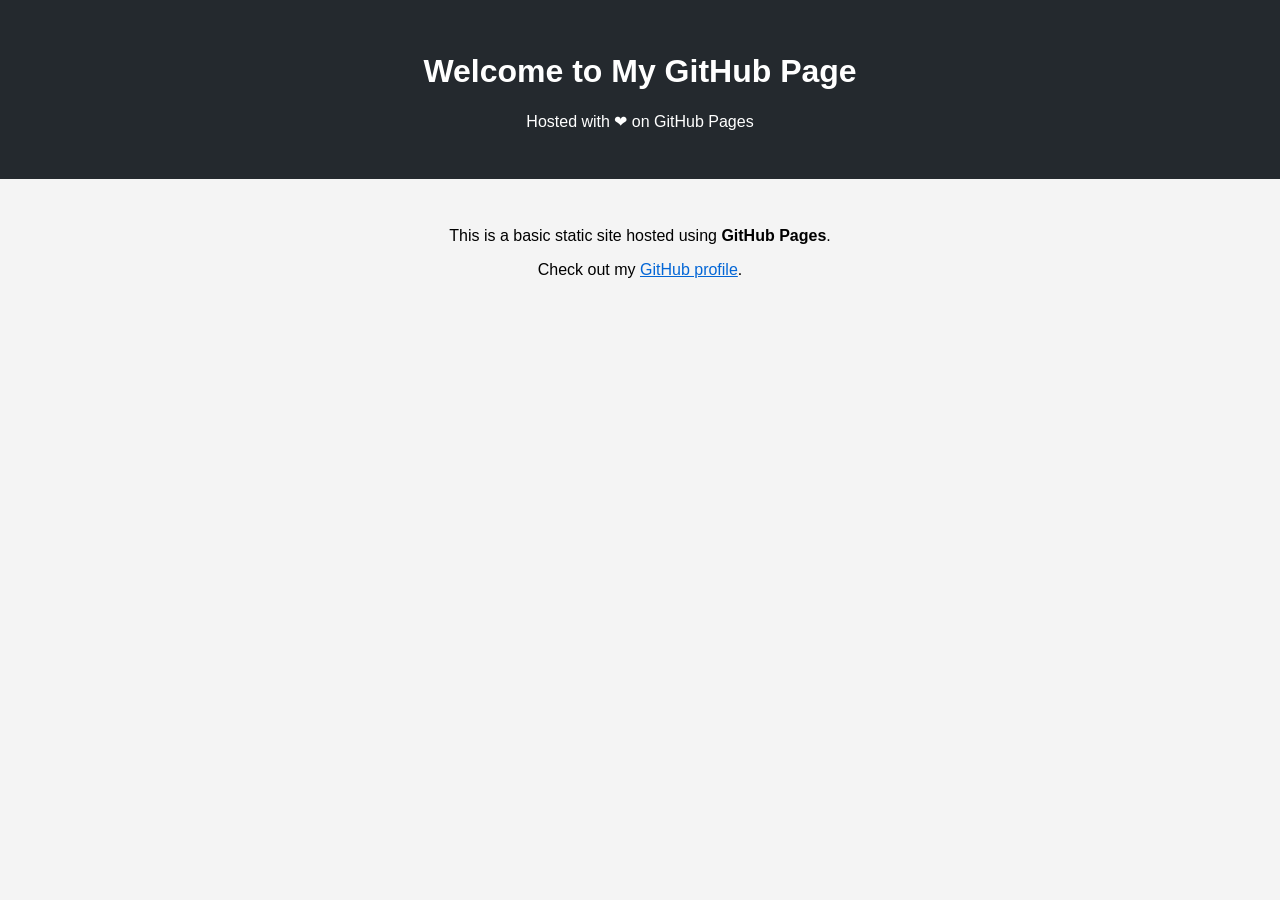
==== index.html @ 89aa14dc "Create index.html" ====
<!DOCTYPE html>
<html lang="en">
<head>
  <meta charset="UTF-8" />
  <meta name="viewport" content="width=device-width, initial-scale=1.0"/>
  <title>Welcome to My GitHub Page</title>
  <style>
    body {
      font-family: Arial, sans-serif;
      background-color: #f4f4f4;
      margin: 0;
      padding: 0;
      text-align: center;
    }
    header {
      background-color: #24292e;
      color: white;
      padding: 2rem 1rem;
    }
    main {
      padding: 2rem;
    }
    a {
      color: #0366d6;
    }
  </style>
</head>
<body>
  <header>
    <h1>Welcome to My GitHub Page</h1>
    <p>Hosted with ❤ on GitHub Pages</p>
  </header>
  <main>
    <p>This is a basic static site hosted using <strong>GitHub Pages</strong>.</p>
    <p>Check out my <a href="https://github.com/YOUR_USERNAME">GitHub profile</a>.</p>
  </main>
</body>
</html>
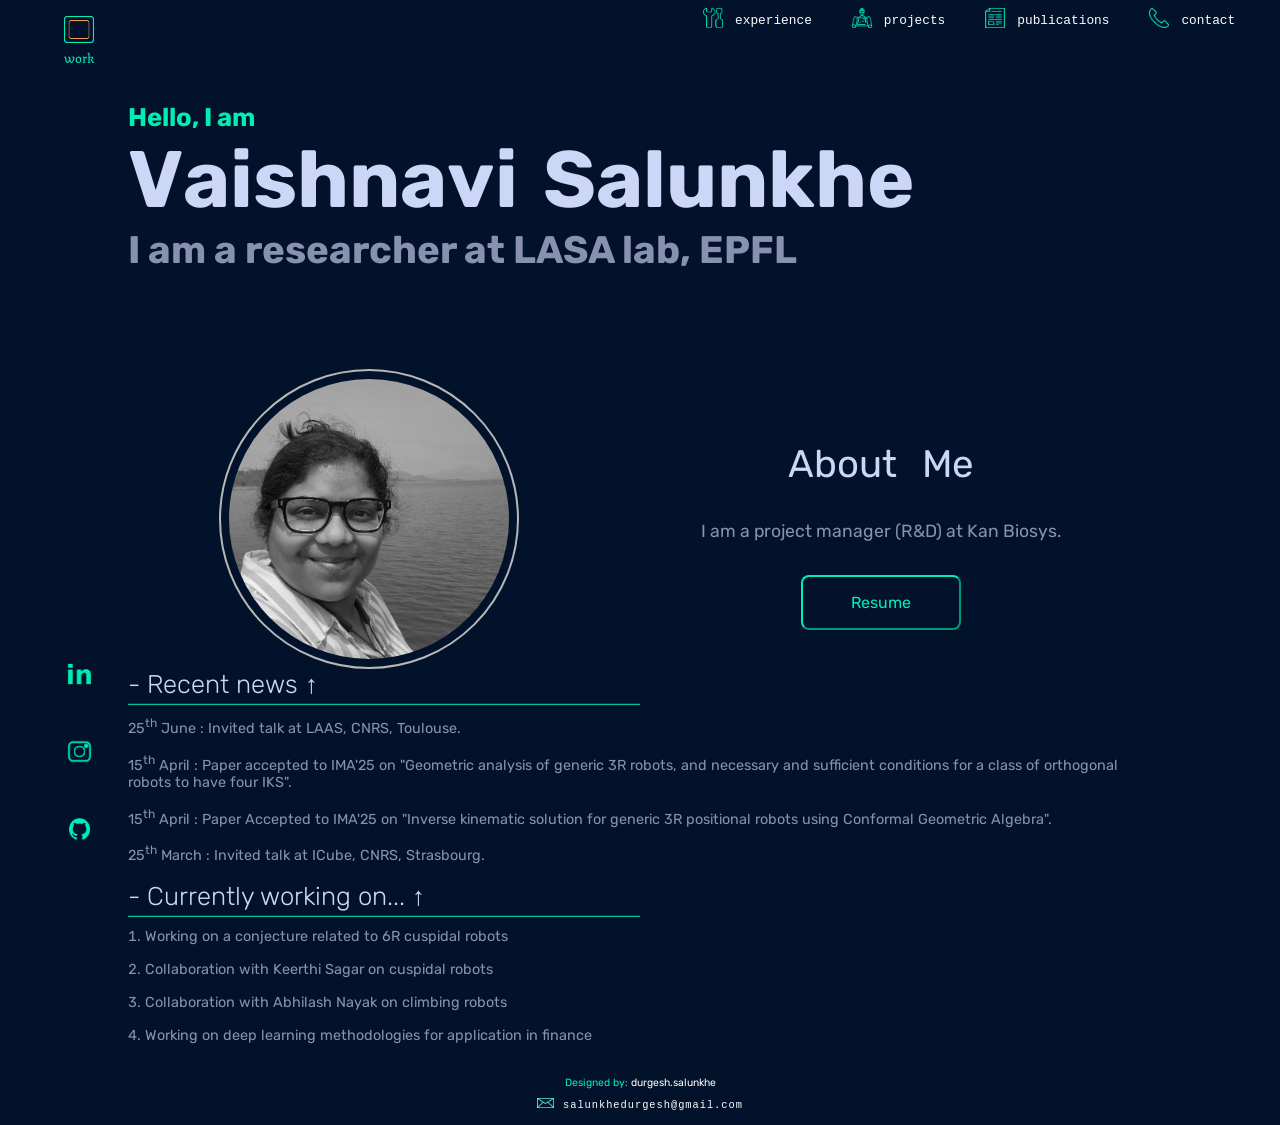
==== commit 0e8c0e7d: "Initial stuff" ====
--- a/index.html
+++ b/index.html
@@ -1,38 +1,183 @@
 <!DOCTYPE html>
 <html lang="en">
+
 <head>
-  <meta charset="UTF-8" />
-  <meta name="viewport" content="width=device-width, initial-scale=1.0"/>
-  <title>Welcome to My GitHub Page</title>
-  <style>
-    body {
-      font-family: Arial, sans-serif;
-      background-color: #f4f4f4;
-      margin: 0;
-      padding: 0;
-      text-align: center;
-    }
-    header {
-      background-color: #24292e;
-      color: white;
-      padding: 2rem 1rem;
-    }
-    main {
-      padding: 2rem;
-    }
-    a {
-      color: #0366d6;
-    }
-  </style>
+    <meta charset="UTF-8">
+    <title>Durgesh Salunkhe</title>
+    <link rel="stylesheet" href="/styles/style.css">
+    <script type="text/javascript" src="/js/main.js"></script>
+    <meta name="viewport" content="width=device-width, initial-scale=1, minimum-scale=1" />
+    <link rel="shortcut icon" type="image/x-icon" href="favicon.png" />
 </head>
-<body>
-  <header>
-    <h1>Welcome to My GitHub Page</h1>
-    <p>Hosted with ❤ on GitHub Pages</p>
-  </header>
-  <main>
-    <p>This is a basic static site hosted using <strong>GitHub Pages</strong>.</p>
-    <p>Check out my <a href="https://github.com/YOUR_USERNAME">GitHub profile</a>.</p>
-  </main>
+
+<body class="index-page">
+
+    <div class="logo">
+        <a id="personalLink"><img id="logoImg" alt="logo" width="30px"></a>
+        <p>work</p>
+    </div>
+
+    <div class="navcontent">
+        <a id="experienceLink"><span class="navlogo"><img id="experienceImage" width="20px" height="20px"></span> <span
+                class="navnum">01.</span> <span class="navtitle">experience</span></a>
+        <a id="projectsLink"><span class="navlogo"><img id="projectsImage" width="20px" height="20px"></span> <span
+                class="navnum">02.</span> <span class="navtitle">projects</span></a>
+        <a id="publicationsLink"><span class="navlogo"><img id="publicationsImage" width="20px" height="20px"></span>
+            <span class="navnum">03.</span> <span class="navtitle">publications</span></a>
+        <a href="#footId" onclick="blink()"><span class="navlogo"><img
+                    src="projects/main/webpage_resources/images/contact_green.png" width="20px"
+                    height="20px"></span><span class="navnum">04.</span> <span class="navtitle">contact</span></a>
+    </div>
+
+
+    <div class="topBack"></div>
+
+    <div class="hero">
+
+        <div id="contact"></div>
+        <script>
+            fetch('/projects/main/common/common_contact.html')
+                .then(response => response.text())
+                .then(data => {
+                    document.getElementById('contact').innerHTML = data;
+                });
+        </script>
+
+        <script type="text/javascript" src="/js/helpers_index.js"></script>
+
+        <div class="middleblock">
+            <p class="hello">Hello, I am</p>
+            <div class="nameblock" id="name">
+                <h1>V</h1>
+                <h1>a</h1>
+                <h1>i</h1>
+                <h1>s</h1>
+                <h1>h</h1>
+                <h1>n</h1>
+                <h1>a</h1>
+                <h1>v</h1>
+                <h1>i</h1>
+                <h1>&nbsp;</h1>
+                <h1>S</h1>
+                <h1>a</h1>
+                <h1>l</h1>
+                <h1>u</h1>
+                <h1>n</h1>
+                <h1>k</h1>
+                <h1>h</h1>
+                <h1>e</h1>
+            </div>
+            <!--
+            <div class="nameblock">
+                <div class="subnameblock" id="name">
+                    <h1>D</h1><h1>u</h1><h1>r</h1><h1>g</h1><h1>e</h1><h1>s</h1><h1>h</h1><h1>&nbsp</h1>
+                    <h1>S</h1><h1>a</h1><h1>l</h1><h1>u</h1><h1>n</h1><h1>k</h1><h1>h</h1><h1>e</h1>
+                </div>
+            </div>
+            -->
+            <h2>I am a researcher at
+                <a href="https://www.epfl.ch/labs/lasa/" target="_blank" class="ls2n">LASA lab</a>,
+                <a href="https://www.epfl.ch/" target="_blank" class="ls2n">EPFL</a>
+            </h2>
+
+            <div id="small_name">
+                Vaishnavi Salunkhe
+            </div>
+
+            <script>
+                window.addEventListener("scroll", () => {
+                    const name_holder = document.getElementById("small_name")
+                    const current = window.scrollY;
+                    let w = window.innerWidth;
+                    let h = window.innerHeight;
+                    // console.log(current);
+                    // console.log(name_holder.style.display)
+                    // console.log(w)
+                    if (w < 1200) {
+                        return 0
+                    }
+                    if (window.scrollY >= 204) {
+                        name_holder.style.display = "flex"
+                        name_holder.style.transition = "linear"
+                    }
+                    else {
+                        name_holder.style.display = "none"
+                    }
+                })
+            </script>
+
+            <div class="profile">
+                <img src="/projects/main/webpage_resources/images/profile_pic.jpeg" alt="profile pic" id="profile-pic">
+
+                <!-- <img src="/projects/main/webpage_resources/images/profile_pic.jpeg" alt="profile pic" id="#grayscale">
+                <img src="/projects/main/webpage_resources/images/profile_pic_nino.png" alt="profile pic"
+                    id="#grayscale"> -->
+                <div class="profileDetails">
+                    <h2>About Me</h2>
+                    <div id="about_me"></div>
+                    <script>
+                        fetch('/projects/main/helper_index/aboutMe.html')
+                            .then(response => response.text())
+                            .then(data => {
+                                document.getElementById('about_me').innerHTML = data;
+                            });
+                    </script>
+
+                    <div class="flexbox">
+                        <a href="resources/resume_salunkhe_2024.pdf" target="_blank"><button>Resume</button></a>
+                    </div>
+
+                </div>
+            </div>
+
+            <div id="buzzwords"></div>
+            <script>
+                fetch('/projects/main/helper_index/buzzwords.html')
+                    .then(response => response.text())
+                    .then(data => {
+                        document.getElementById('buzzwords').innerHTML = data;
+                    });
+            </script>
+
+
+        </div>
+    </div>
+
+    <div class="desktop_spacer"></div>
+    <div class="desktop_spacer"></div>
+
+    <div class="middleblock">
+        <div id="recent_news"></div>
+        <script>
+            fetch('/projects/main/helper_index/recent_news.html')
+                .then(response => response.text())
+                .then(data => {
+                    document.getElementById('recent_news').innerHTML = data;
+                });
+        </script>
+        <div class="spacer"></div>
+
+        <div id="current"></div>
+        <script>
+            fetch('/projects/main/helper_index/current.html')
+                .then(response => response.text())
+                .then(data => {
+                    document.getElementById('current').innerHTML = data;
+                });
+        </script>
+    </div>
+
+    <!--<div class="spacer"></div>-->
+
+    <div id="footId"></div>
+    <script>
+        fetch('/projects/main/common/footer.html')
+            .then(response => response.text())
+            .then(data => {
+                document.getElementById('footId').innerHTML = data;
+            });
+    </script>
+
 </body>
-</html>
+
+</html>
--- a/styles/style.css
+++ b/styles/style.css
@@ -0,0 +1,863 @@
+@import url('https://fonts.googleapis.com/css2?family=Rubik:wght@300;400;700&display=swap');
+@import url('https://fonts.googleapis.com/css2?family=Babylonica&display=swap');
+@import url('https://fonts.googleapis.com/css2?family=Arvo&display=swap');
+@import url('https://fonts.googleapis.com/css2?family=PT+Mono&display=swap');
+@import url('https://fonts.googleapis.com/css2?family=Life+Savers&family=Texturina:opsz@12..72&display=swap');
+
+* {
+    margin: 0;
+    padding: 0;
+    box-sizing: border-box;
+    font-family: Rubik, sans-serif;
+    scroll-behavior: smooth;
+}
+
+/* :root {
+    --title-color: #ccd6f6;
+    --halycon: #00eeb6;
+    --hoverhalycon: #00eeb6;
+    --blueBC: #8892b0;
+    --background_color: #03122b;
+    --navbarcolor: #fff
+    --title-color:#000;
+}
+
+/* :root{
+    --halycon: #000;
+    --hoverhalycon: #d95e5e;
+    --blueBC: #000;
+    --background_color: #fff;
+    --navbarcolor: #000;
+} */
+
+/* Default root variables */
+:root {
+    --title-color: #ccd6f6;
+    --halycon: #00eeb6;
+    --hoverhalycon: #00eeb6;
+    --blueBC: #8892b0;
+    --background_color: #03122b;
+    --navbarcolor: #fff;
+}
+
+/* Override for personal page */
+body.personal-page {
+    --title-color: #ccd6f6;
+    /*--halycon: #64ffda;*/
+    /*--halycon: #00eeb6;*/
+    --halycon: #f09d51;
+    --hoverhalycon: #FFAD00;
+    --blueBC: #8892b0;
+    --background_color: #03122b;
+}
+
+/* Override for index page */
+body.index-page {
+    --title-color: #ccd6f6;
+    --halycon: #00eeb6;
+    --hoverhalycon: #00eeb6;
+    --blueBC: #8892b0;
+    --background_color: #03122b;
+    --navbarcolor: #fff;
+}
+
+#theme_element {
+    border: var(--halycon) 1px solid;
+    border-radius: 0.1rem;
+    border-color: transparent;
+}
+
+body {
+    position: relative;
+    display: flex;
+    flex-direction: column;
+    background-color: var(--background_color);
+    height: 100%;
+    min-height: 100vh;
+    width: 100%;
+    margin: 0;
+    overflow-x: hidden;
+    color: white;
+    font-family: Rubik, sans-serif;
+}
+
+html {
+    height: 100%;
+    margin: 0;
+    display: flex;
+    flex-direction: column;
+}
+
+a {
+    text-decoration: none;
+    color: #fff;
+}
+
+.nowrap {
+    white-space: nowrap;
+}
+
+/* Navigation bar */
+.topBack {
+    background: var(--background_color);
+    width: 100vw;
+    height: 4rem;
+    z-index: 1;
+    position: fixed;
+    top: 0;
+    /*border: #f09d51 1px solid;*/
+}
+
+.logo {
+    display: flex;
+    flex-direction: column;
+    align-items: flex-start;
+    position: fixed;
+    left: 5vw;
+    top: 1rem;
+    z-index: 3;
+    background: var(--background_color);
+}
+
+.logo p {
+    text-align: center;
+    font-size: 0.8rem;
+    color: var(--halycon);
+    font-family: 'Texturina', monospace;
+}
+
+.logo a:hover {
+    scale: 0.95;
+    rotate: -3deg;
+}
+
+.navlogo {
+    /*translate: -2rem 0;*/
+    display: block;
+    position: fixed;
+    top: 0.5rem;
+}
+
+.navnum {
+    display: none;
+    color: var(--halycon);
+    font-family: 'Texturina', monospace;
+}
+
+.navtitle {
+    color: var(--navbarcolor);
+    font-family: 'PT Mono', monospace;
+    margin-left: 2rem;
+}
+
+.navcontent {
+    display: flex;
+    justify-content: flex-end;
+    flex-flow: row nowrap;
+    width: 100vw;
+    position: fixed;
+    right: 1rem;
+    gap: 1.5rem;
+    top: 0;
+    z-index: 2;
+    background: var(--background_color);
+    padding: 0.8rem;
+}
+
+.navcontent a {
+    color: var(--navbarcolor);
+    display: flex;
+    flex-direction: row;
+    padding-right: 1rem;
+    font-size: 0.8rem;
+}
+
+.navcontent a:hover {
+    color: var(--hoverhalycon);
+}
+
+/* hero styles */
+
+.hero {
+    /*grid-area: 2 / 1 / 3 / 2;*/
+    flex-grow: 1;
+    width: 100%;
+    height: auto;
+    display: grid;
+    grid-template-columns: repeat(2, 10vw) 3fr repeat(2, 10vw);
+    grid-template-rows: repeat(5, 1fr);
+    /*border: saddlebrown 2px solid;*/
+}
+
+.middleblock {
+    grid-area: 1 / 2 / 6 / 5;
+    /*border: white 2px solid;*/
+    width: 80vw;
+    max-width: 1400px;
+    margin-left: auto;
+    margin-right: auto;
+}
+
+.ls2n {
+    color: var(--blueBC);
+}
+
+.ls2n:hover {
+    color: var(--hoverhalycon);
+    translate: 0 -0.5rem;
+    animation-delay: 0.2s;
+}
+
+.sideblock {
+    display: grid;
+    grid-area: 1 / 1 / 6 / 2;
+    grid-template-columns: 35% 30% 35%;
+    grid-template-rows: 50% 50%;
+    /*border: white 2px solid;*/
+    margin: 0.1rem;
+}
+
+.imageblock {
+    display: flex;
+    flex-direction: column;
+    justify-content: flex-end;
+    gap: 3rem;
+    align-items: center;
+    border: var(--halycon) 1px solid;
+    border-color: transparent;
+    position: fixed;
+    /*top: 60vh;*/
+    bottom: 5vh;
+    left: 4.5vw;
+    padding: 0.5rem;
+    border-radius: 0.3rem;
+    z-index: 1;
+}
+
+.imageblock img {
+    width: 1.6vw;
+    min-width: 1.6rem;
+    height: auto;
+}
+
+.imageblock a:hover {
+    translate: 0 -0.2rem;
+}
+
+.sideblock2 {
+    grid-area: 1 / 5 / 6 / 6;
+    /*border: white 2px solid;*/
+    margin: 0.1rem;
+}
+
+.hero h1 {
+    font-size: clamp(4.5rem, 2vw, 100vw);
+    font-weight: 700;
+    color: var(--title-color);
+    word-spacing: 0.5rem;
+    max-width: 80vw;
+}
+
+.hero h1:hover {
+    color: var(--hoverhalycon);
+    animation-delay: 0.2s;
+    translate: 0 -0.1rem;
+}
+
+.hero h2 {
+    text-align: left;
+    color: var(--halycon);
+    justify-content: flex-start;
+}
+
+.flexbox button {
+    text-align: center;
+    padding: 1rem;
+    border-radius: 0.5em;
+    background-color: var(--background_color);
+    border-color: var(--halycon);
+    color: var(--halycon);
+    margin-top: 2rem;
+    width: 10rem;
+    max-width: 30vw;
+    font: 1rem var(--halycon) Rubik, sans-serif;
+}
+
+.middleblock .update {
+    margin-top: 3rem;
+    margin-bottom: 0.5rem;
+    font-family: 'Rubik', serif;
+    font-size: 1rem;
+    text-align: center;
+}
+
+.middleblock .update2 {
+    margin-top: 1rem;
+    margin-bottom: 1rem;
+    font-family: 'Rubik', serif;
+    font-size: 1rem;
+    text-align: center;
+}
+
+.middleblock h2 {
+    font-size: clamp(1.5rem, 3vw, 3rem);
+    color: var(--blueBC);
+}
+
+.middleblock h3 {
+    margin-bottom: 0.5rem;
+    font-weight: lighter;
+    font-size: clamp(1.5rem, 3vw, 3rem);
+    color: var(--title-color);
+}
+
+.newblock a {
+    color: var(--blueBC);
+}
+
+.newblock a:hover {
+    color: var(--hoverhalycon);
+}
+
+.hello {
+    color: var(--halycon);
+    font-size: 1.6rem;
+    font-weight: bolder;
+    margin-top: 10%;
+}
+
+.flexbox {
+    display: flex;
+    flex-direction: row;
+    align-items: center;
+    justify-content: center;
+    gap: 1rem;
+}
+
+.displayLoad {
+    min-width: 30%;
+    max-width: 100%;
+    display: flex;
+    flex-direction: column;
+    justify-content: center;
+}
+
+.nameblock {
+    display: flex;
+    flex-direction: row;
+    justify-content: flex-start;
+    /*position: sticky;
+    top: 2.5rem;*/
+    background: var(--background_color);
+    z-index: 2;
+}
+
+.nameblock h1 {
+    font-size: clamp(1.5rem, 5rem, 8vw);
+}
+
+.subnameblock h1 {
+    font-size: clamp(1.5rem, 5rem, 8vw);
+}
+
+.subnameblock {
+    display: flex;
+    flex-direction: row;
+    justify-content: flex-start;
+}
+
+#small_name {
+    position: fixed;
+    top: 0.5rem;
+    left: 8rem;
+    z-index: 2;
+    font-size: clamp(1.5rem, 3rem, 8vw);
+    color: var(--blueBC);
+    display: none;
+}
+
+
+.flexbox button:hover {
+    scale: 1.05;
+    animation-delay: 0.2s;
+}
+
+/* Recent news */
+.newblock {
+    flex-grow: 1;
+    width: 50%;
+    max-width: 1400px;
+    height: auto;
+    display: grid;
+    grid-template-columns: repeat(2, 10vw) 3fr repeat(2, 10vw);
+    grid-template-rows: repeat(5, 1fr);
+    margin-bottom: 2vw;
+    margin-left: auto;
+    margin-right: auto;
+    /*border: saddlebrown 2px solid;*/
+}
+
+.newblock a {
+    color: var(--blueBC);
+}
+
+.newblock a:hover {
+    color: var(--hoverhalycon);
+}
+
+.dropdown {
+    animation: growDown 500ms ease-in-out forwards;
+    transform-origin: top center
+}
+
+.dropdown a {
+    color: var(--blueBC);
+}
+
+.dropdown a:hover {
+    color: var(--hoverhalycon);
+}
+
+.dropup {
+    animation: growUp 100ms ease-in-out forwards;
+    transform-origin: bottom center;
+}
+
+@keyframes growDown {
+    0% {
+        transform: scaleY(0)
+    }
+
+    80% {
+        transform: scaleY(1.1)
+    }
+
+    100% {
+        transform: scaleY(1)
+    }
+}
+
+@keyframes growUp {
+    0% {
+        transform: scaleY(1)
+    }
+
+    80% {
+        transform: scaleY(1.1)
+    }
+
+    100% {
+        transform: scaleY(0)
+    }
+}
+
+.recent {
+    grid-area: 1 / 2 / 6 / 5;
+    /*border: white 2px solid;*/
+    width: 80vw;
+    max-width: 1400px;
+    justify-items: flex-start;
+}
+
+.recent:hover {
+    cursor: pointer;
+}
+
+.recent h3 {
+    margin-bottom: 0.5rem;
+    font-weight: lighter;
+    font-size: clamp(1.5rem, 2vw, 2rem);
+    color: var(--title-color);
+}
+
+
+.spacediv {
+    display: block;
+    width: 50%;
+    margin-bottom: 0.5rem;
+    border-bottom: var(--halycon) 1px solid;
+    translate: 0 -0.2rem;
+}
+
+.recent ol {
+    display: block;
+}
+
+.recent ol li {
+    color: var(--blueBC);
+    font-size: 0.9rem;
+    list-style-position: inside;
+    margin-bottom: 1rem;
+}
+
+footer {
+    display: flex;
+    flex-direction: column;
+    justify-content: center;
+    align-items: center;
+    gap: 0.5rem;
+    background-color: var(--background_color);
+    padding: 1rem;
+    width: 100%;
+    text-align: center;
+}
+
+.emailBlock {
+    height: 0.8rem;
+    width: auto;
+}
+
+.emailBlock a,
+p {
+    font-size: 0.65rem;
+}
+
+#emailid {
+    border: var(--halycon) 1px solid;
+    border-radius: 0.1rem;
+    border-color: transparent;
+}
+
+.emailBlock img {
+    height: 100%;
+}
+
+/* Profile block*/
+.profile {
+    display: flex;
+    flex-direction: row;
+    justify-content: space-around;
+    align-items: center;
+    flex-wrap: nowrap;
+    margin-top: 6rem;
+    /* margin-left: 5vw; */
+}
+
+.ls2n a {
+    color: var(--blueBC);
+}
+
+.ls2n:hover {
+    color: var(--hoverhalycon);
+}
+
+.profileDetails h2 {
+    color: var(--blueBC);
+    font-size: 2rem;
+    word-spacing: 1rem;
+}
+
+.profile img {
+    width: 300px;
+    /*max-width: 30%;*/
+    height: auto;
+    border-radius: 50%;
+    border: var(--halycon) 2px solid;
+    border-spacing: 1rem;
+    padding: 0.5rem;
+    -webkit-filter: grayscale(1);
+    filter: grayscale(1);
+}
+
+.profile img:hover {
+    -webkit-filter: grayscale(0);
+    filter: grayscale(0);
+}
+
+.profileDetails {
+    max-width: 60%;
+    display: flex;
+    flex-direction: column;
+    justify-content: center;
+    align-items: center;
+    text-align: justify;
+    margin-top: 2rem;
+}
+
+.profileDetails p {
+    margin-top: 2rem;
+    color: var(--blueBC);
+    font-size: clamp(1.1rem, 1.1rem, 2rem);
+    line-height: 1.5rem;
+    /*font-family: 'PT Mono', monospace;*/
+}
+
+.profileDetails h2 {
+    color: var(--title-color);
+    font-size: clamp(1.5rem, 3vw, 3rem);
+    font-weight: normal;
+    word-spacing: 1rem;
+}
+
+.hovHigh:hover {
+    color: var(--hoverhalycon);
+}
+
+.buzzword {
+    justify-content: center;
+    align-items: center;
+    position: fixed;
+    bottom: 2rem;
+    text-align: justify;
+    border: var(--halycon);
+    color: black;
+    background: var(--blueBC);
+    border-radius: 1rem;
+    width: min(500px, 80vw);
+    padding: 3rem 1rem 3rem 1rem;
+    left: 50%;
+    transform: translate(-50%, 0);
+    margin: 0 auto;
+    z-index: 10;
+}
+
+.buzzword p {
+    font-size: 0.9rem;
+    line-height: 1.2rem;
+}
+
+.blink {
+    animation: border-blink 1s steps(1) 2;
+}
+
+@keyframes border-blink {
+    0% {
+        border-color: var(--halycon);
+    }
+
+    50% {
+        border-color: transparent;
+    }
+}
+
+#skills {
+    display: none;
+    justify-content: center;
+    gap: 3rem;
+    text-align: left;
+}
+
+.desktop_spacer {
+    display: block;
+    height: 10vh;
+}
+
+.spacer_small {
+    display: block;
+    height: 3vh;
+    max-height: 5rem;
+    min-height: 1rem;
+}
+
+#profile-pic {
+    content: url("/projects/main/webpage_resources/images/profile_pic.png");
+    transition: 0.3s ease-in-out;
+}
+
+#profile-pic:hover {
+    content: url("/projects/main/webpage_resources/images/profile_pic_second.png");
+}
+
+@media only screen and (max-width: 576px) {
+
+    .logo {
+        left: 2vw;
+        top: 0.5rem;
+    }
+
+    .navnum {
+        display: none;
+    }
+
+    .imageblock {
+        position: fixed;
+        bottom: 5vh;
+        left: 1vw;
+    }
+
+    .navtitle {
+        display: none;
+    }
+
+    .navlogo {
+        display: block;
+        position: fixed;
+        top: 0.5rem;
+    }
+
+    .navcontent {
+        display: flex;
+        flex-flow: row nowrap;
+        max-width: 85vw;
+        position: fixed;
+        right: 2vw;
+        justify-content: space-between;
+        z-index: 3;
+    }
+
+    .navcontent a {
+        font-size: 0.75rem;
+    }
+
+    .subnameblock h1 {
+        font-size: 2rem;
+    }
+
+    .nameblock {
+        flex-direction: row;
+    }
+
+    .middleblock {
+        margin-top: 2rem;
+    }
+
+    .middleblock h2 {
+        font-size: 1.1rem;
+        color: var(--blueBC);
+    }
+
+    .hello {
+        color: var(--halycon);
+        font-size: 1.1rem;
+        font-weight: bolder;
+        margin-top: 10%;
+    }
+
+    .barSecond {
+        translate: -5dvw -0.57rem;
+    }
+
+    .profile {
+        flex-direction: column;
+        margin-top: 2rem;
+    }
+
+    .profile img {
+        width: 70%;
+        max-width: 70%;
+        border-radius: 50%;
+    }
+
+    .profileDetails {
+        max-width: 70vw;
+        display: flex;
+        flex-direction: column;
+        justify-content: flex-start;
+        align-items: center;
+        text-align: justify;
+        margin-top: 3rem;
+    }
+
+    .profileDetails p {
+        font-size: 0.85rem;
+    }
+
+    .profileDetails h2 {
+        color: var(--title-color);
+        font-size: 1.5rem;
+        word-spacing: 1rem;
+    }
+
+    .flexbox button {
+        padding: 0.5rem;
+        border-radius: 0.5em;
+        width: 10rem;
+        max-width: 30vw;
+    }
+
+    .spacer {
+        height: 5vh;
+    }
+
+    #experienceContent {
+        display: flex;
+        flex-direction: column;
+        justify-content: space-evenly;
+    }
+
+    #skills {
+        margin-left: 10vw;
+    }
+
+    .spacediv {
+        width: 100%;
+    }
+
+    .desktop_spacer {
+        display: none;
+    }
+}
+
+@media only screen and (max-width: 820px) {
+
+    .nameblock {
+        flex-direction: row;
+    }
+
+    .middleblock {
+        margin-top: 2rem;
+    }
+
+    .hello {
+        color: var(--halycon);
+        font-size: 1.1rem;
+        font-weight: bolder;
+        margin-top: 10%;
+    }
+
+    .barSecond {
+        translate: -5dvw -0.57rem;
+    }
+
+    .profile {
+        flex-direction: column;
+        margin-top: 2rem;
+        justify-items: center;
+        justify-content: center;
+    }
+
+    .profile img {
+        width: 70%;
+        max-width: 600px;
+        border-radius: 50%;
+    }
+
+    .profileDetails {
+        max-width: 70vw;
+        display: flex;
+        flex-direction: column;
+        justify-content: center;
+        align-items: center;
+        text-align: justify;
+        margin-top: 3rem;
+    }
+
+    .profileDetails p {
+        font-size: 0.85rem;
+    }
+
+    .profileDetails h2 {
+        color: var(--title-color);
+        font-size: 1.5rem;
+        word-spacing: 1rem;
+    }
+
+    .flexbox button {
+        padding: 0.5rem;
+        border-radius: 0.5em;
+        width: 10rem;
+        max-width: 30vw;
+    }
+
+    .recent {
+        margin-left: 5vw;
+    }
+
+    .recent h2 {
+        font-size: 1rem;
+    }
+
+    .recent ol {
+        font-size: 0.85rem;
+    }
+}
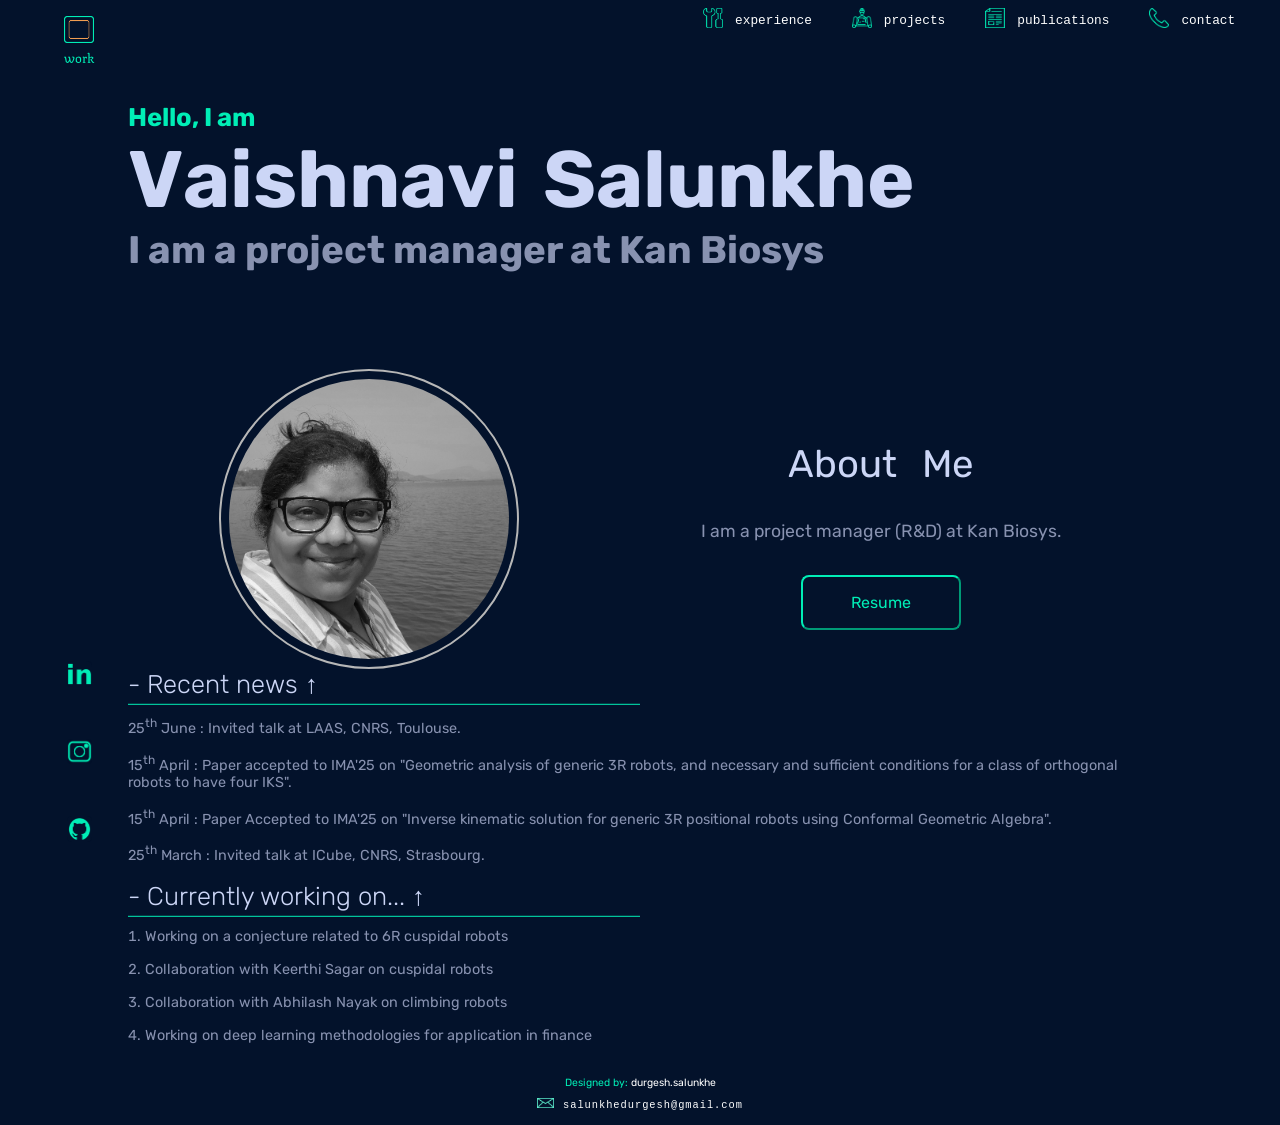
==== commit fe711139: "Initial stuff" ====
--- a/index.html
+++ b/index.html
@@ -3,7 +3,7 @@
 
 <head>
     <meta charset="UTF-8">
-    <title>Durgesh Salunkhe</title>
+    <title>Vaishnavi Salunkhe</title>
     <link rel="stylesheet" href="/styles/style.css">
     <script type="text/javascript" src="/js/main.js"></script>
     <meta name="viewport" content="width=device-width, initial-scale=1, minimum-scale=1" />
@@ -75,9 +75,8 @@
                 </div>
             </div>
             -->
-            <h2>I am a researcher at
-                <a href="https://www.epfl.ch/labs/lasa/" target="_blank" class="ls2n">LASA lab</a>,
-                <a href="https://www.epfl.ch/" target="_blank" class="ls2n">EPFL</a>
+            <h2>
+                I am a project manager at Kan Biosys
             </h2>
 
             <div id="small_name">
@@ -124,7 +123,7 @@
                     </script>
 
                     <div class="flexbox">
-                        <a href="resources/resume_salunkhe_2024.pdf" target="_blank"><button>Resume</button></a>
+                        <a href="resources/vaishnavi_resume.pdf" target="_blank"><button>Resume</button></a>
                     </div>
 
                 </div>
